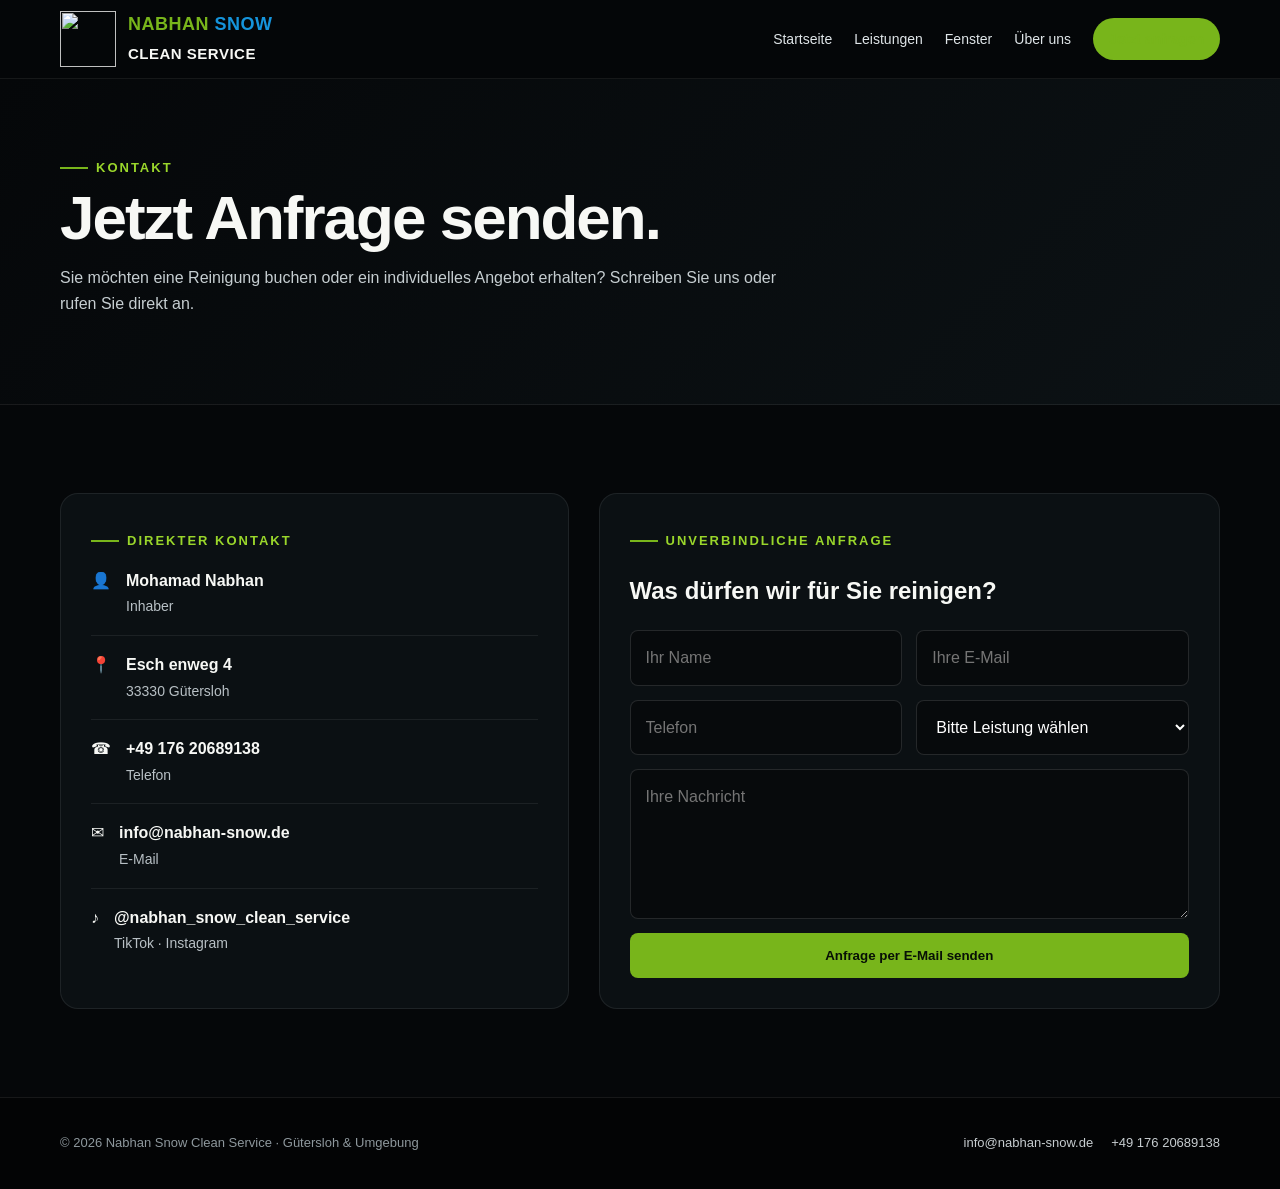
==== kontakt.html @ 5f41d5bc "Add files via upload" ====
<!doctype html><html lang="de"><head><meta charset="utf-8"><meta name="viewport" content="width=device-width,initial-scale=1"><title>Kontakt | Nabhan Snow Clean Service</title><link rel="stylesheet" href="styles.css"></head><body>
<nav class="nav"><div class="container nav-inner"><a class="brand" href="index.html"><img src="assets/logo.png"><span><b>NABHAN</b> <em>SNOW</em><br><small>CLEAN SERVICE</small></span></a><button class="menu-toggle">☰</button><div class="menu"><a href="index.html">Startseite</a><a href="leistungen.html">Leistungen</a><a href="fenster.html">Fenster</a><a href="ueber-uns.html">Über uns</a><a class="active cta" href="kontakt.html">Jetzt anfragen</a></div></div></nav>
<header class="page-hero"><div class="container"><div class="kicker">Kontakt</div><h1>Jetzt Anfrage senden.</h1><p>Sie möchten eine Reinigung buchen oder ein individuelles Angebot erhalten? Schreiben Sie uns oder rufen Sie direkt an.</p></div></header>
<section class="section"><div class="container contact-grid"><div class="contact-box"><div class="kicker">Direkter Kontakt</div><div class="contact-item"><div>👤</div><div><b>Mohamad Nabhan</b><span>Inhaber</span></div></div><div class="contact-item"><div>📍</div><div><b>Esch enweg 4</b><span>33330 Gütersloh</span></div></div><div class="contact-item"><div>☎</div><div><b><a href="tel:+4917620689138">+49 176 20689138</a></b><span>Telefon</span></div></div><div class="contact-item"><div>✉</div><div><b><a href="mailto:info@nabhan-snow.de">info@nabhan-snow.de</a></b><span>E-Mail</span></div></div><div class="contact-item"><div>♪</div><div><b>@nabhan_snow_clean_service</b><span>TikTok · Instagram</span></div></div></div>
<div class="contact-box"><div class="kicker">Unverbindliche Anfrage</div><h2>Was dürfen wir für Sie reinigen?</h2><form data-contact><div class="two"><input name="name" required placeholder="Ihr Name"><input name="email" type="email" required placeholder="Ihre E-Mail"></div><div class="two"><input name="phone" placeholder="Telefon"><select name="service"><option>Bitte Leistung wählen</option><option>Unterhaltsreinigung</option><option>Büroreinigung</option><option>Praxisreinigung</option><option>Privathaushalt</option><option>Fensterreinigung</option><option>Jalousie-Reinigung</option><option>Raffstore-Reinigung</option></select></div><textarea name="message" placeholder="Ihre Nachricht"></textarea><button class="btn btn-primary" type="submit">Anfrage per E-Mail senden</button></form></div></div></section>
<footer><div class="container footer-grid"><p>© 2026 Nabhan Snow Clean Service · Gütersloh & Umgebung</p><div class="footer-links"><a href="mailto:info@nabhan-snow.de">info@nabhan-snow.de</a><a href="tel:+4917620689138">+49 176 20689138</a></div></div></footer><script src="script.js"></script></body></html>
---- styles.css ----
:root{
  --black:#050709;
  --black-2:#0b0f12;
  --green:#78b51b;
  --green-2:#9ad62b;
  --blue:#1594dc;
  --white:#f7f8f5;
  --muted:#b8c0c5;
  --line:rgba(120,181,27,.32);
  --shadow:0 18px 55px rgba(0,0,0,.35);
}
*{box-sizing:border-box}
html{scroll-behavior:smooth}
body{margin:0;background:var(--black);color:var(--white);font-family:Arial,Helvetica,sans-serif;line-height:1.6}
a{color:inherit;text-decoration:none}
img{max-width:100%;display:block}
.container{width:min(1160px,92%);margin:auto}
.nav{position:sticky;top:0;z-index:50;background:rgba(5,7,9,.92);backdrop-filter:blur(12px);border-bottom:1px solid rgba(255,255,255,.07)}
.nav-inner{height:78px;display:flex;align-items:center;justify-content:space-between;gap:24px}
.brand{display:flex;align-items:center;gap:12px;font-weight:800;letter-spacing:.5px}
.brand img{width:56px;height:56px;object-fit:contain}
.brand span{font-size:18px}.brand b{color:var(--green)}.brand em{color:var(--blue);font-style:normal}
.menu{display:flex;align-items:center;gap:22px;font-size:14px}
.menu a{color:#dfe5e8;transition:.2s}.menu a:hover,.menu a.active{color:var(--green)}
.menu .cta{padding:10px 16px;border-radius:999px;background:var(--green);color:#071006;font-weight:800}
.menu-toggle{display:none;border:0;background:none;color:white;font-size:28px}
.hero{position:relative;overflow:hidden;padding:100px 0 90px;background:
 radial-gradient(circle at 78% 25%,rgba(21,148,220,.2),transparent 28%),
 radial-gradient(circle at 15% 80%,rgba(120,181,27,.15),transparent 30%),
 linear-gradient(135deg,#050709 0%,#0a0f12 55%,#050709 100%)}
.hero:after{content:"";position:absolute;width:420px;height:420px;border:1px solid var(--line);border-radius:50%;right:-150px;top:80px}
.hero-grid{display:grid;grid-template-columns:1.08fr .92fr;gap:60px;align-items:center;position:relative;z-index:1}
.kicker{display:inline-flex;align-items:center;gap:8px;color:var(--green-2);font-weight:800;text-transform:uppercase;letter-spacing:2px;font-size:13px}
.kicker:before{content:"";width:28px;height:2px;background:var(--green)}
h1{font-size:clamp(42px,6vw,76px);line-height:.98;margin:18px 0 24px;letter-spacing:-2px}
h1 .green{color:var(--green)} h1 .blue{color:var(--blue)}
.lead{font-size:19px;color:#d3d9dc;max-width:650px}
.actions{display:flex;gap:14px;flex-wrap:wrap;margin-top:32px}
.btn{display:inline-flex;align-items:center;justify-content:center;padding:14px 21px;border-radius:8px;font-weight:800;border:1px solid transparent}
.btn-primary{background:var(--green);color:#071006}.btn-primary:hover{background:var(--green-2)}
.btn-outline{border-color:rgba(255,255,255,.2);color:white}.btn-outline:hover{border-color:var(--green);color:var(--green)}
.hero-card{background:linear-gradient(145deg,rgba(255,255,255,.08),rgba(255,255,255,.025));border:1px solid rgba(255,255,255,.1);border-radius:22px;padding:28px;box-shadow:var(--shadow)}
.hero-card img{width:min(390px,100%);margin:auto}
.hero-card .badge{display:flex;justify-content:center;gap:10px;flex-wrap:wrap;margin-top:15px}
.badge span{border:1px solid var(--line);padding:7px 12px;border-radius:999px;color:#dfe8db;font-size:12px}
.section{padding:88px 0}.section.light{background:#eef0ef;color:#0b0f10}
.section-head{display:flex;align-items:end;justify-content:space-between;gap:30px;margin-bottom:42px}
.section-head h2{margin:0;font-size:clamp(30px,4vw,48px);line-height:1.05}
.section-head p{max-width:560px;color:var(--muted);margin:0}
.light .section-head p{color:#536064}
.grid-4{display:grid;grid-template-columns:repeat(4,1fr);gap:18px}
.card{background:var(--black-2);border:1px solid rgba(255,255,255,.08);padding:25px;border-radius:16px;transition:.25s}
.card:hover{transform:translateY(-5px);border-color:var(--line)}
.light .card{background:white;border-color:#dfe5e1}
.icon{width:50px;height:50px;border-radius:14px;display:grid;place-items:center;background:rgba(120,181,27,.12);border:1px solid var(--line);font-size:22px;margin-bottom:18px}
.card h3{margin:0 0 8px;font-size:19px}.card p{margin:0;color:var(--muted);font-size:14px}.light .card p{color:#59666a}
.split{display:grid;grid-template-columns:1fr 1fr;gap:55px;align-items:center}
.feature-list{display:grid;gap:16px;margin-top:26px}
.feature{display:flex;gap:14px;align-items:flex-start}.feature .tick{color:var(--green);font-size:20px}.feature strong{display:block}.feature span{color:var(--muted);font-size:14px}
.panel-image{border-radius:20px;overflow:hidden;border:1px solid rgba(255,255,255,.1);box-shadow:var(--shadow)}
.panel-image img{width:100%;height:100%;object-fit:cover}
.window-showcase{background:#050709;padding:0}.window-showcase img{width:100%;max-height:760px;object-fit:cover;object-position:center}
.page-hero{padding:72px 0;background:linear-gradient(135deg,#050709,#0c1215);border-bottom:1px solid rgba(255,255,255,.08)}
.page-hero h1{font-size:clamp(38px,5vw,62px);margin:10px 0}
.page-hero p{max-width:720px;color:#c6ced1}
.service-grid{display:grid;grid-template-columns:repeat(2,1fr);gap:20px}
.service-card{padding:28px;border-radius:18px;background:#0b1013;border:1px solid rgba(255,255,255,.08)}
.service-card h3{margin:0 0 8px;color:var(--green-2)}
.service-card p{margin:0;color:var(--muted)}
.service-card small{display:inline-block;margin-top:14px;color:#fff;border-bottom:2px solid var(--green)}
.contact-grid{display:grid;grid-template-columns:.9fr 1.1fr;gap:30px}
.contact-box{background:#0b1013;border:1px solid rgba(255,255,255,.08);border-radius:18px;padding:30px}
.contact-item{display:flex;gap:15px;padding:16px 0;border-bottom:1px solid rgba(255,255,255,.07)}
.contact-item:last-child{border-bottom:0}
.contact-item b{display:block}.contact-item span{color:var(--muted);font-size:14px}
form{display:grid;gap:14px}.two{display:grid;grid-template-columns:1fr 1fr;gap:14px}
input,textarea,select{width:100%;padding:14px 15px;background:#070a0c;border:1px solid rgba(255,255,255,.12);border-radius:8px;color:#fff;font:inherit}
textarea{min-height:150px;resize:vertical}
footer{border-top:1px solid rgba(255,255,255,.08);padding:35px 0;background:#030405}
.footer-grid{display:flex;justify-content:space-between;gap:30px;align-items:center}
.footer-grid p{margin:0;color:#8e989d;font-size:13px}
.footer-links{display:flex;gap:18px;font-size:13px;color:#c7cdd0}
@media(max-width:900px){
 .menu{display:none}.menu.open{display:flex;position:absolute;top:78px;left:0;right:0;background:#050709;padding:20px;flex-direction:column;border-bottom:1px solid rgba(255,255,255,.1)}
 .menu-toggle{display:block}.hero-grid,.split,.contact-grid{grid-template-columns:1fr}.grid-4{grid-template-columns:repeat(2,1fr)}.service-grid{grid-template-columns:1fr}
}
@media(max-width:560px){
 .nav-inner{height:70px}.brand img{width:48px;height:48px}.brand span{font-size:15px}
 .hero{padding:70px 0}.section{padding:65px 0}.grid-4{grid-template-columns:1fr}.two{grid-template-columns:1fr}
 h1{letter-spacing:-1px}.lead{font-size:17px}.footer-grid{flex-direction:column;align-items:flex-start}
}
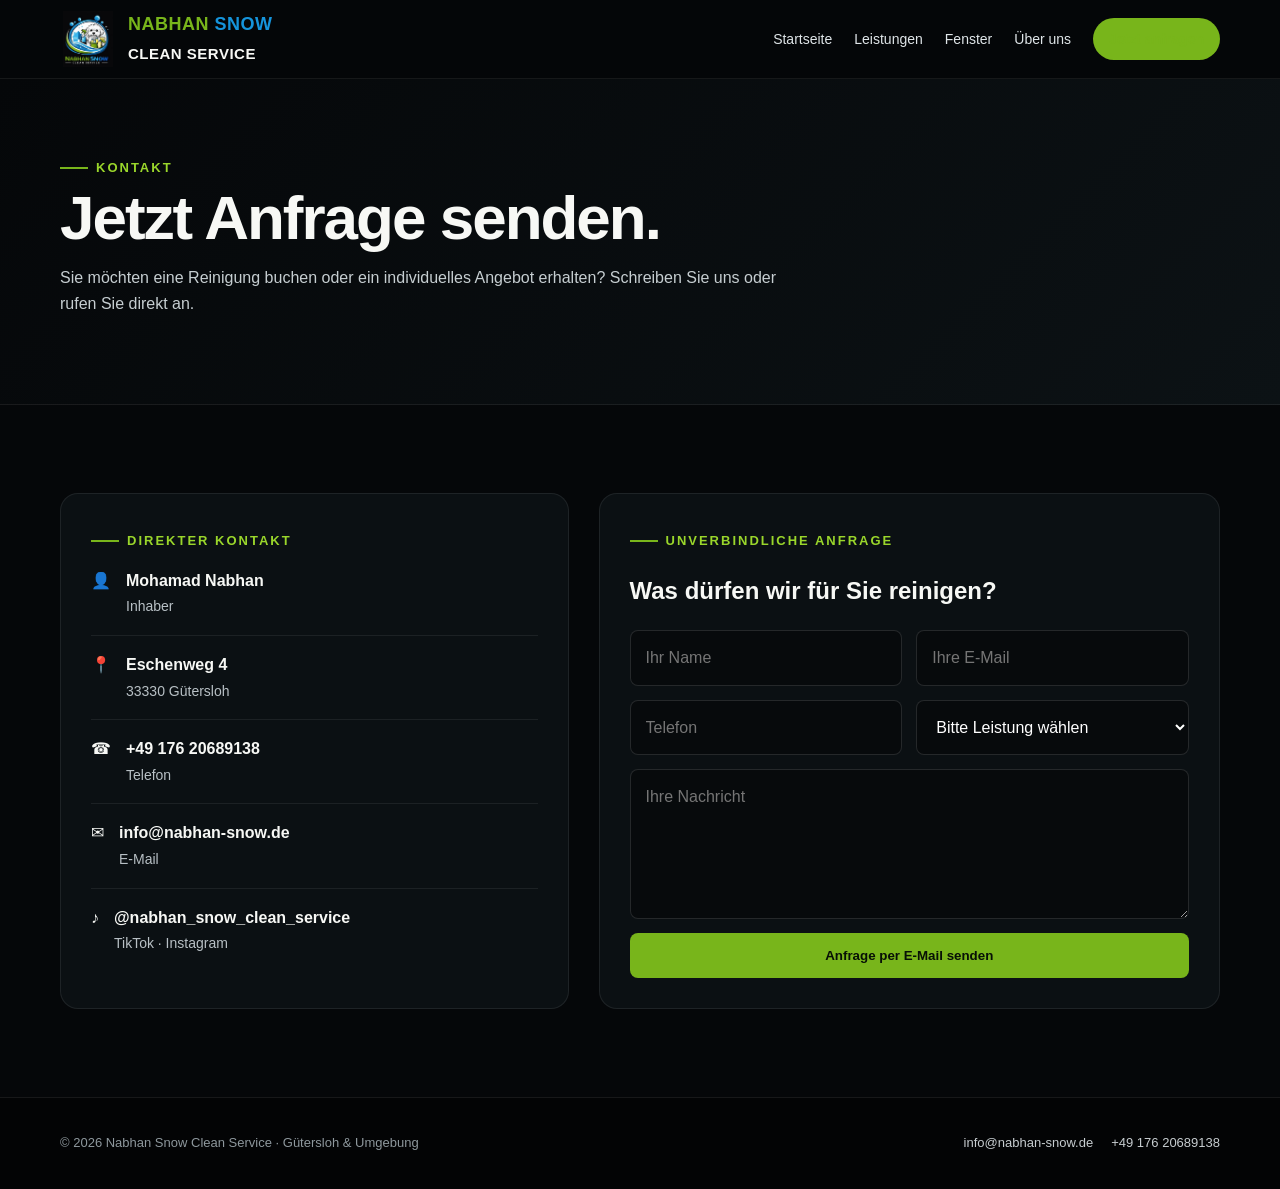
==== commit ce45935a: "Fix contact information duplication in kontakt.html" ====
--- a/kontakt.html
+++ b/kontakt.html
@@ -1,6 +1,6 @@
 <!doctype html><html lang="de"><head><meta charset="utf-8"><meta name="viewport" content="width=device-width,initial-scale=1"><title>Kontakt | Nabhan Snow Clean Service</title><link rel="stylesheet" href="styles.css"></head><body>
 <nav class="nav"><div class="container nav-inner"><a class="brand" href="index.html"><img src="assets/logo.png"><span><b>NABHAN</b> <em>SNOW</em><br><small>CLEAN SERVICE</small></span></a><button class="menu-toggle">☰</button><div class="menu"><a href="index.html">Startseite</a><a href="leistungen.html">Leistungen</a><a href="fenster.html">Fenster</a><a href="ueber-uns.html">Über uns</a><a class="active cta" href="kontakt.html">Jetzt anfragen</a></div></div></nav>
 <header class="page-hero"><div class="container"><div class="kicker">Kontakt</div><h1>Jetzt Anfrage senden.</h1><p>Sie möchten eine Reinigung buchen oder ein individuelles Angebot erhalten? Schreiben Sie uns oder rufen Sie direkt an.</p></div></header>
-<section class="section"><div class="container contact-grid"><div class="contact-box"><div class="kicker">Direkter Kontakt</div><div class="contact-item"><div>👤</div><div><b>Mohamad Nabhan</b><span>Inhaber</span></div></div><div class="contact-item"><div>📍</div><div><b>Esch enweg 4</b><span>33330 Gütersloh</span></div></div><div class="contact-item"><div>☎</div><div><b><a href="tel:+4917620689138">+49 176 20689138</a></b><span>Telefon</span></div></div><div class="contact-item"><div>✉</div><div><b><a href="mailto:info@nabhan-snow.de">info@nabhan-snow.de</a></b><span>E-Mail</span></div></div><div class="contact-item"><div>♪</div><div><b>@nabhan_snow_clean_service</b><span>TikTok · Instagram</span></div></div></div>
+<section class="section"><div class="container contact-grid"><div class="contact-box"><div class="kicker">Direkter Kontakt</div><div class="contact-item"><div>👤</div><div><b>Mohamad Nabhan</b><span>Inhaber</span></div></div><div class="contact-item"><div>📍</div><div><b>Eschenweg 4</b><span>33330 Gütersloh</span></div></div><div class="contact-item"><div>☎</div><div><b><a href="tel:+4917620689138">+49 176 20689138</a></b><span>Telefon</span></div></div><div class="contact-item"><div>✉</div><div><b><a href="mailto:info@nabhan-snow.de">info@nabhan-snow.de</a></b><span>E-Mail</span></div></div><div class="contact-item"><div>♪</div><div><b>@nabhan_snow_clean_service</b><span>TikTok · Instagram</span></div></div></div>
 <div class="contact-box"><div class="kicker">Unverbindliche Anfrage</div><h2>Was dürfen wir für Sie reinigen?</h2><form data-contact><div class="two"><input name="name" required placeholder="Ihr Name"><input name="email" type="email" required placeholder="Ihre E-Mail"></div><div class="two"><input name="phone" placeholder="Telefon"><select name="service"><option>Bitte Leistung wählen</option><option>Unterhaltsreinigung</option><option>Büroreinigung</option><option>Praxisreinigung</option><option>Privathaushalt</option><option>Fensterreinigung</option><option>Jalousie-Reinigung</option><option>Raffstore-Reinigung</option></select></div><textarea name="message" placeholder="Ihre Nachricht"></textarea><button class="btn btn-primary" type="submit">Anfrage per E-Mail senden</button></form></div></div></section>
-<footer><div class="container footer-grid"><p>© 2026 Nabhan Snow Clean Service · Gütersloh & Umgebung</p><div class="footer-links"><a href="mailto:info@nabhan-snow.de">info@nabhan-snow.de</a><a href="tel:+4917620689138">+49 176 20689138</a></div></div></footer><script src="script.js"></script></body></html>+<footer><div class="container footer-grid"><p>© 2026 Nabhan Snow Clean Service · Gütersloh & Umgebung</p><div class="footer-links"><a href="mailto:info@nabhan-snow.de">info@nabhan-snow.de</a><a href="tel:+4917620689138">+49 176 20689138</a></div></div></footer><script src="script.js"></script></body></html>
